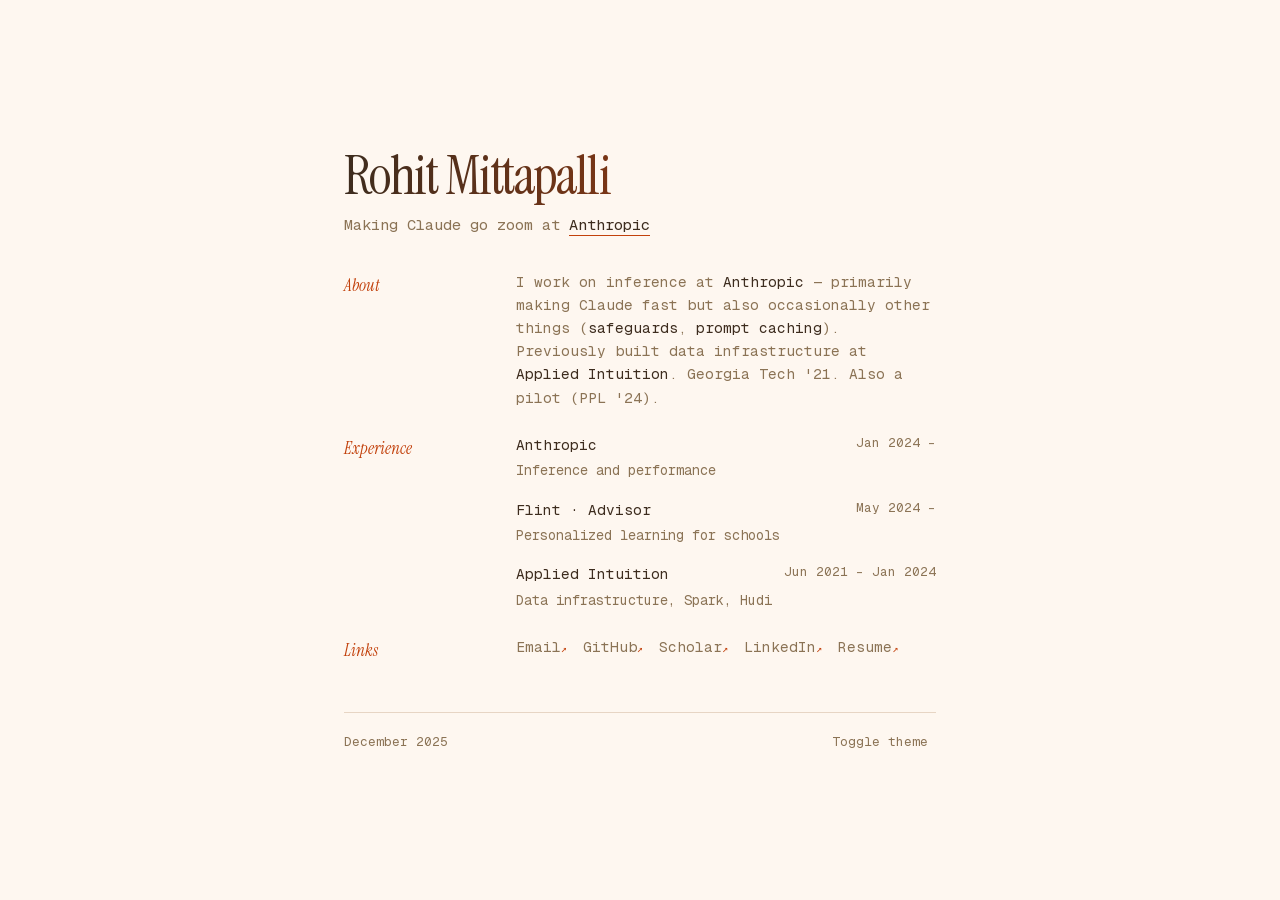
==== index.html @ 2052dae8 "self-host fonts, drop google fonts dependency" ====
<!DOCTYPE html>
<html lang="en">
<head>
    <meta charset="UTF-8">
    <meta name="viewport" content="width=device-width, initial-scale=1.0">
    <title>Rohit Mittapalli</title>
    <meta name="description" content="Rohit Mittapalli — working on scalable inference at Anthropic, making Claude fast. Previously data infrastructure at Applied Intuition. Georgia Tech '21.">
    <meta name="author" content="Rohit Mittapalli">
    <meta name="theme-color" content="#fef7f0" media="(prefers-color-scheme: light)">
    <meta name="theme-color" content="#1a1410" media="(prefers-color-scheme: dark)">
    <link rel="icon" href="favicon.ico">
    <link rel="canonical" href="https://rohitmittapalli.com/">

    <meta property="og:type" content="website">
    <meta property="og:title" content="Rohit Mittapalli">
    <meta property="og:description" content="Working on scalable inference at Anthropic, making Claude fast.">
    <meta property="og:url" content="https://rohitmittapalli.com/">
    <meta property="og:image" content="https://rohitmittapalli.com/rohit.jpeg">
    <meta name="twitter:card" content="summary">
    <meta name="twitter:title" content="Rohit Mittapalli">
    <meta name="twitter:description" content="Working on scalable inference at Anthropic, making Claude fast.">
    <meta name="twitter:image" content="https://rohitmittapalli.com/rohit.jpeg">

    <link rel="preload" href="fonts/geist-mono-latin.woff2" as="font" type="font/woff2" crossorigin>
    <link rel="preload" href="fonts/instrument-serif-latin.woff2" as="font" type="font/woff2" crossorigin>
    <script type="application/ld+json">
    {
        "@context": "https://schema.org",
        "@type": "Person",
        "name": "Rohit Mittapalli",
        "url": "https://rohitmittapalli.com/",
        "image": "https://rohitmittapalli.com/rohit.jpeg",
        "jobTitle": "Inference & Performance",
        "worksFor": { "@type": "Organization", "name": "Anthropic", "url": "https://www.anthropic.com" },
        "alumniOf": { "@type": "CollegeOrUniversity", "name": "Georgia Institute of Technology" },
        "sameAs": [
            "https://github.com/rohitmittapalli",
            "https://www.linkedin.com/in/rohitmittapalli",
            "https://scholar.google.com/citations?hl=en&user=zw9i5GwAAAAJ"
        ]
    }
    </script>
    <style>
        @font-face {
            font-family: 'Geist Mono';
            font-style: normal;
            font-weight: 400;
            font-display: swap;
            src: url('fonts/geist-mono-latin.woff2') format('woff2');
        }
        @font-face {
            font-family: 'Instrument Serif';
            font-style: normal;
            font-weight: 400;
            font-display: swap;
            src: url('fonts/instrument-serif-latin.woff2') format('woff2');
        }
        @font-face {
            font-family: 'Instrument Serif';
            font-style: italic;
            font-weight: 400;
            font-display: swap;
            src: url('fonts/instrument-serif-italic-latin.woff2') format('woff2');
        }

        :root {
            --bg: #fef7f0;
            --bg-subtle: #fdf2e9;
            --text: #3d2c1e;
            --text-secondary: #8b7355;
            --accent: #c2410c;
            --accent-soft: #ea580c;
            --border: #e7d5c4;
            --hover: #9a3412;
        }

        @media (prefers-color-scheme: dark) {
            :root {
                --bg: #1a1410;
                --bg-subtle: #221a13;
                --text: #f0e6da;
                --text-secondary: #a8927c;
                --accent: #f97316;
                --accent-soft: #fb923c;
                --border: #3a2c20;
                --hover: #fdba74;
            }
        }

        :root[data-theme="light"] {
            --bg: #fef7f0;
            --bg-subtle: #fdf2e9;
            --text: #3d2c1e;
            --text-secondary: #8b7355;
            --accent: #c2410c;
            --accent-soft: #ea580c;
            --border: #e7d5c4;
            --hover: #9a3412;
        }

        :root[data-theme="dark"] {
            --bg: #1a1410;
            --bg-subtle: #221a13;
            --text: #f0e6da;
            --text-secondary: #a8927c;
            --accent: #f97316;
            --accent-soft: #fb923c;
            --border: #3a2c20;
            --hover: #fdba74;
        }

        * {
            margin: 0;
            padding: 0;
            box-sizing: border-box;
        }

        html {
            font-size: 17px;
            scroll-behavior: smooth;
        }

        body {
            font-family: 'Geist Mono', ui-monospace, monospace;
            background: var(--bg);
            color: var(--text);
            line-height: 1.6;
            min-height: 100vh;
            transition: background 0.4s ease, color 0.4s ease;
        }

        .wrapper {
            display: grid;
            grid-template-columns: 1fr min(640px, 100%) 1fr;
            min-height: 100vh;
        }

        .wrapper > * {
            grid-column: 2;
        }

        main {
            padding: 0 24px;
            display: grid;
            grid-template-columns: 140px 1fr;
            gap: 24px 32px;
            align-content: center;
            min-height: 100vh;
        }

        @media (max-width: 640px) {
            main {
                grid-template-columns: 1fr;
                padding: 48px 20px;
                gap: 32px;
            }
            html {
                font-size: 15px;
            }
        }

        /* Header spans full width */
        header {
            grid-column: 1 / -1;
            margin-bottom: 8px;
            opacity: 0;
            animation: fadeUp 0.8s ease forwards;
        }

        h1 {
            font-family: 'Instrument Serif', Georgia, serif;
            font-size: 3.2rem;
            font-weight: 400;
            letter-spacing: -0.03em;
            line-height: 1.1;
            margin-bottom: 8px;
            background: linear-gradient(90deg, var(--text), var(--accent), var(--accent-soft), var(--text));
            background-size: 300% 100%;
            -webkit-background-clip: text;
            -webkit-text-fill-color: transparent;
            background-clip: text;
            animation: gradientShift 8s ease infinite;
        }

        @keyframes gradientShift {
            0%, 100% { background-position: 0% 50%; }
            50% { background-position: 100% 50%; }
        }

        /* Fallback: if background-clip:text is unsupported, keep the name visible */
        @supports not ((-webkit-background-clip: text) or (background-clip: text)) {
            h1 {
                background: none;
                -webkit-text-fill-color: currentColor;
                color: var(--accent);
            }
        }

        .tagline {
            font-size: 0.9rem;
            color: var(--text-secondary);
        }

        .tagline a {
            color: var(--text);
            text-decoration: none;
            border-bottom: 1px solid var(--accent);
        }

        /* Row layout */
        .row {
            display: contents;
        }

        .row-label {
            font-family: 'Instrument Serif', Georgia, serif;
            font-size: 1rem;
            font-style: italic;
            color: var(--accent);
            padding-top: 2px;
            opacity: 0;
            animation: fadeUp 0.8s ease forwards;
        }

        .row:nth-child(2) .row-label,
        .row:nth-child(2) .row-content { animation-delay: 0.1s; }
        .row:nth-child(3) .row-label,
        .row:nth-child(3) .row-content { animation-delay: 0.15s; }
        .row:nth-child(4) .row-label,
        .row:nth-child(4) .row-content { animation-delay: 0.2s; }

        .row-content {
            font-size: 0.85rem;
            color: var(--text-secondary);
            opacity: 0;
            animation: fadeUp 0.8s ease forwards;
        }

        .row-content a {
            color: var(--text);
            text-decoration: none;
            background: linear-gradient(var(--accent), var(--accent)) no-repeat right bottom / 0 1px;
            transition: background-size 0.3s ease;
            padding-bottom: 1px;
        }

        .row-content a:hover {
            background-size: 100% 1px;
            background-position: left bottom;
        }

        @media (max-width: 640px) {
            .row {
                display: block;
            }
            .row-label {
                margin-bottom: 8px;
            }
        }

        /* Experience */
        .experience {
            display: flex;
            flex-direction: column;
            gap: 16px;
        }

        .role {
            display: grid;
            grid-template-columns: 1fr auto;
            gap: 4px 16px;
        }

        .role-company {
            font-size: 0.85rem;
            color: var(--text);
        }

        .role-company a {
            color: var(--text);
            text-decoration: none;
            background: linear-gradient(var(--accent), var(--accent)) no-repeat right bottom / 0 1px;
            transition: background-size 0.3s ease;
            padding-bottom: 1px;
        }

        .role-company a:hover {
            background-size: 100% 1px;
            background-position: left bottom;
        }

        .role-date {
            font-size: 0.75rem;
            color: var(--text-secondary);
            text-align: right;
        }

        .role-desc {
            grid-column: 1 / -1;
            font-size: 0.8rem;
            color: var(--text-secondary);
        }

        /* Links */
        .links {
            display: flex;
            flex-wrap: wrap;
            gap: 6px 16px;
        }

        .links a {
            font-size: 0.85rem;
            color: var(--text-secondary);
            text-decoration: none;
            transition: color 0.2s ease;
            cursor: pointer;
        }

        .links a:hover {
            color: var(--text);
        }

        .links a::after {
            content: ' ↗';
            color: var(--accent);
            font-size: 0.7em;
            transition: transform 0.3s cubic-bezier(0.34, 1.56, 0.64, 1);
            display: inline-block;
        }

        .links a:hover::after {
            transform: translate(2px, -2px);
        }

        /* Footer */
        footer {
            grid-column: 1 / -1;
            margin-top: 24px;
            padding-top: 16px;
            border-top: 1px solid var(--border);
            display: flex;
            justify-content: space-between;
            align-items: center;
            font-size: 0.75rem;
            color: var(--text-secondary);
            opacity: 0;
            animation: fadeUp 0.8s ease 0.3s forwards;
        }

        .theme-toggle {
            color: var(--text-secondary);
            cursor: pointer;
            background: none;
            border: none;
            font-family: inherit;
            font-size: inherit;
            padding: 4px 8px;
            border-radius: 4px;
            transition: color 0.2s ease;
        }

        .theme-toggle:hover {
            color: var(--text);
        }

        /* Toast */
        .toast {
            position: fixed;
            bottom: 24px;
            left: 50%;
            transform: translateX(-50%) translateY(16px);
            background: var(--text);
            color: var(--bg);
            padding: 10px 16px;
            border-radius: 6px;
            font-size: 0.75rem;
            opacity: 0;
            pointer-events: none;
            transition: all 0.3s ease;
            z-index: 100;
        }

        .toast.show {
            opacity: 1;
            transform: translateX(-50%) translateY(0);
        }

        @keyframes fadeUp {
            from {
                opacity: 0;
                transform: translateY(12px);
            }
            to {
                opacity: 1;
                transform: translateY(0);
            }
        }

        ::selection {
            background: var(--accent);
            color: var(--bg);
        }

        a:focus-visible,
        .theme-toggle:focus-visible,
        .links a:focus-visible {
            outline: 2px solid var(--accent);
            outline-offset: 3px;
            border-radius: 2px;
            color: var(--text);
        }

        @media (prefers-reduced-motion: reduce) {
            *,
            *::before,
            *::after {
                animation-duration: 0.01ms !important;
                animation-iteration-count: 1 !important;
                transition-duration: 0.01ms !important;
                scroll-behavior: auto !important;
            }
            header,
            .row-label,
            .row-content,
            footer {
                opacity: 1 !important;
            }
        }
    </style>
</head>
<body>
    <div class="wrapper">
        <main>
            <header>
                <h1>Rohit Mittapalli</h1>
                <p class="tagline">Making Claude go zoom at <a href="https://www.anthropic.com" target="_blank">Anthropic</a></p>
            </header>

            <div class="row">
                <div class="row-label">About</div>
                <div class="row-content">
                    <p>I work on inference at <a href="https://www.anthropic.com" target="_blank">Anthropic</a> — primarily making Claude fast but also occasionally other things (<a href="https://www-cdn.anthropic.com/dc4cb293c77da3ca5e3398bdeef75ee17b42b73f.pdf" target="_blank">safeguards</a>, <a href="https://www.anthropic.com/news/prompt-caching" target="_blank">prompt caching</a>). Previously built data infrastructure at <a href="https://www.appliedintuition.com" target="_blank">Applied Intuition</a>. Georgia Tech '21. Also a pilot (PPL '24).</p>
                </div>
            </div>

            <div class="row">
                <div class="row-label">Experience</div>
                <div class="row-content">
                    <div class="experience">
                        <div class="role">
                            <span class="role-company"><a href="https://www.anthropic.com" target="_blank">Anthropic</a></span>
                            <span class="role-date">Jan 2024 –</span>
                            <span class="role-desc">Inference and performance</span>
                        </div>
                        <div class="role">
                            <span class="role-company"><a href="https://flintk12.com" target="_blank">Flint</a> · Advisor</span>
                            <span class="role-date">May 2024 –</span>
                            <span class="role-desc">Personalized learning for schools</span>
                        </div>
                        <div class="role">
                            <span class="role-company"><a href="https://www.appliedintuition.com" target="_blank">Applied Intuition</a></span>
                            <span class="role-date">Jun 2021 – Jan 2024</span>
                            <span class="role-desc">Data infrastructure, Spark, Hudi</span>
                        </div>
                    </div>
                </div>
            </div>

            <div class="row">
                <div class="row-label">Links</div>
                <div class="row-content">
                    <div class="links">
                        <a data-clipboard="rohit.mittapalli@gmail.com" role="button" tabindex="0" aria-label="Copy email address to clipboard">Email</a>
                        <a href="https://github.com/rohitmittapalli" target="_blank">GitHub</a>
                        <a href="https://scholar.google.com/citations?hl=en&user=zw9i5GwAAAAJ" target="_blank">Scholar</a>
                        <a href="https://www.linkedin.com/in/rohitmittapalli" target="_blank">LinkedIn</a>
                        <a href="resume.pdf" target="_blank">Resume</a>
                    </div>
                </div>
            </div>

            <footer>
                <span>December 2025</span>
                <button class="theme-toggle" aria-label="Toggle color theme">Toggle theme</button>
            </footer>
        </main>
    </div>

    <div class="toast" id="toast"></div>

    <script>
        const toggle = document.querySelector('.theme-toggle');
        const root = document.documentElement;

        const systemPrefersDark = () =>
            window.matchMedia?.('(prefers-color-scheme: dark)').matches;

        const themeColor = document.querySelector('meta[name="theme-color"]:not([media])')
            || (() => {
                const m = document.createElement('meta');
                m.setAttribute('name', 'theme-color');
                document.head.appendChild(m);
                return m;
            })();

        const setTheme = (dark) => {
            root.setAttribute('data-theme', dark ? 'dark' : 'light');
            localStorage.setItem('theme', dark ? 'dark' : 'light');
            themeColor.setAttribute('content', dark ? '#1a1410' : '#fef7f0');
        };

        const stored = localStorage.getItem('theme');
        if (stored) {
            setTheme(stored === 'dark');
        } else {
            setTheme(false);
        }

        toggle.addEventListener('click', () => {
            const isDark = root.getAttribute('data-theme') === 'dark';
            setTheme(!isDark);
        });

        const toast = document.getElementById('toast');
        let toastTimer;

        const showToast = (message) => {
            toast.textContent = message;
            toast.classList.add('show');
            clearTimeout(toastTimer);
            toastTimer = setTimeout(() => toast.classList.remove('show'), 2000);
        };

        const copyClipboard = async (el) => {
            const text = el.dataset.clipboard;
            try {
                await navigator.clipboard.writeText(text);
                showToast(`Copied ${text}`);
            } catch {
                showToast(text);
            }
        };

        document.querySelectorAll('[data-clipboard]').forEach(el => {
            el.addEventListener('click', (e) => {
                e.preventDefault();
                copyClipboard(el);
            });
            el.addEventListener('keydown', (e) => {
                if (e.key === 'Enter' || e.key === ' ') {
                    e.preventDefault();
                    copyClipboard(el);
                }
            });
        });

        // Konami code — as promised in the terminal easter egg
        const konami = ['ArrowUp', 'ArrowUp', 'ArrowDown', 'ArrowDown', 'ArrowLeft', 'ArrowRight', 'ArrowLeft', 'ArrowRight', 'b', 'a'];
        let konamiIndex = 0;

        document.addEventListener('keydown', (e) => {
            const key = e.key.length === 1 ? e.key.toLowerCase() : e.key;
            if (key === konami[konamiIndex]) {
                konamiIndex++;
                if (konamiIndex === konami.length) {
                    konamiIndex = 0;
                    document.querySelector('h1').textContent = 'Rohit "go zoom" Mittapalli';
                    showToast('🎉 zoooom');
                }
            } else {
                konamiIndex = key === konami[0] ? 1 : 0;
            }
        });
    </script>
</body>
</html>
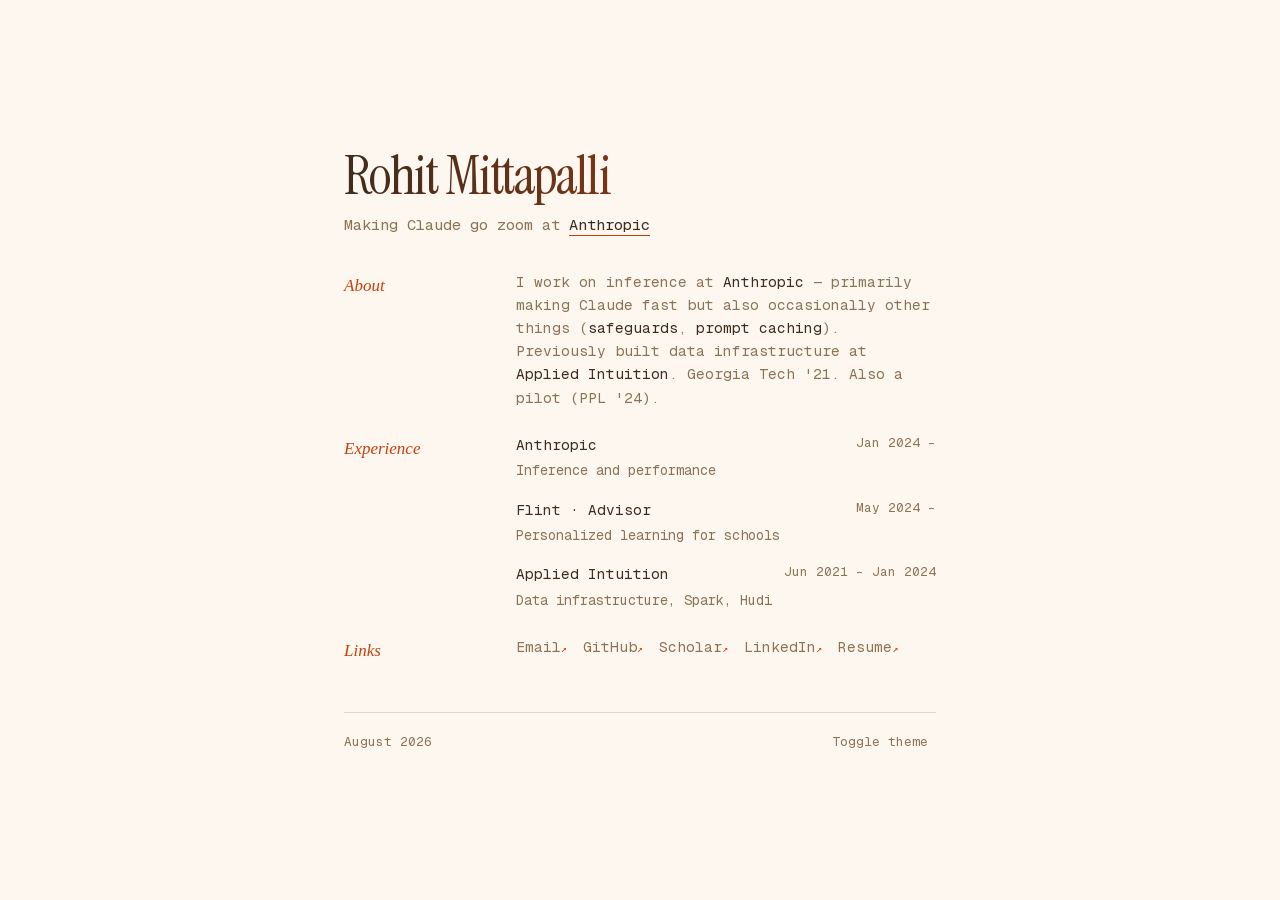
==== commit 0451c861: "fix font flash on load with font-display optional, update date to August 2026" ====
--- a/index.html
+++ b/index.html
@@ -52,14 +52,14 @@
             font-family: 'Instrument Serif';
             font-style: normal;
             font-weight: 400;
-            font-display: swap;
+            font-display: optional;
             src: url('fonts/instrument-serif-latin.woff2') format('woff2');
         }
         @font-face {
             font-family: 'Instrument Serif';
             font-style: italic;
             font-weight: 400;
-            font-display: swap;
+            font-display: optional;
             src: url('fonts/instrument-serif-italic-latin.woff2') format('woff2');
         }
 
@@ -480,7 +480,7 @@
             </div>
 
             <footer>
-                <span>December 2025</span>
+                <span>August 2026</span>
                 <button class="theme-toggle" aria-label="Toggle color theme">Toggle theme</button>
             </footer>
         </main>
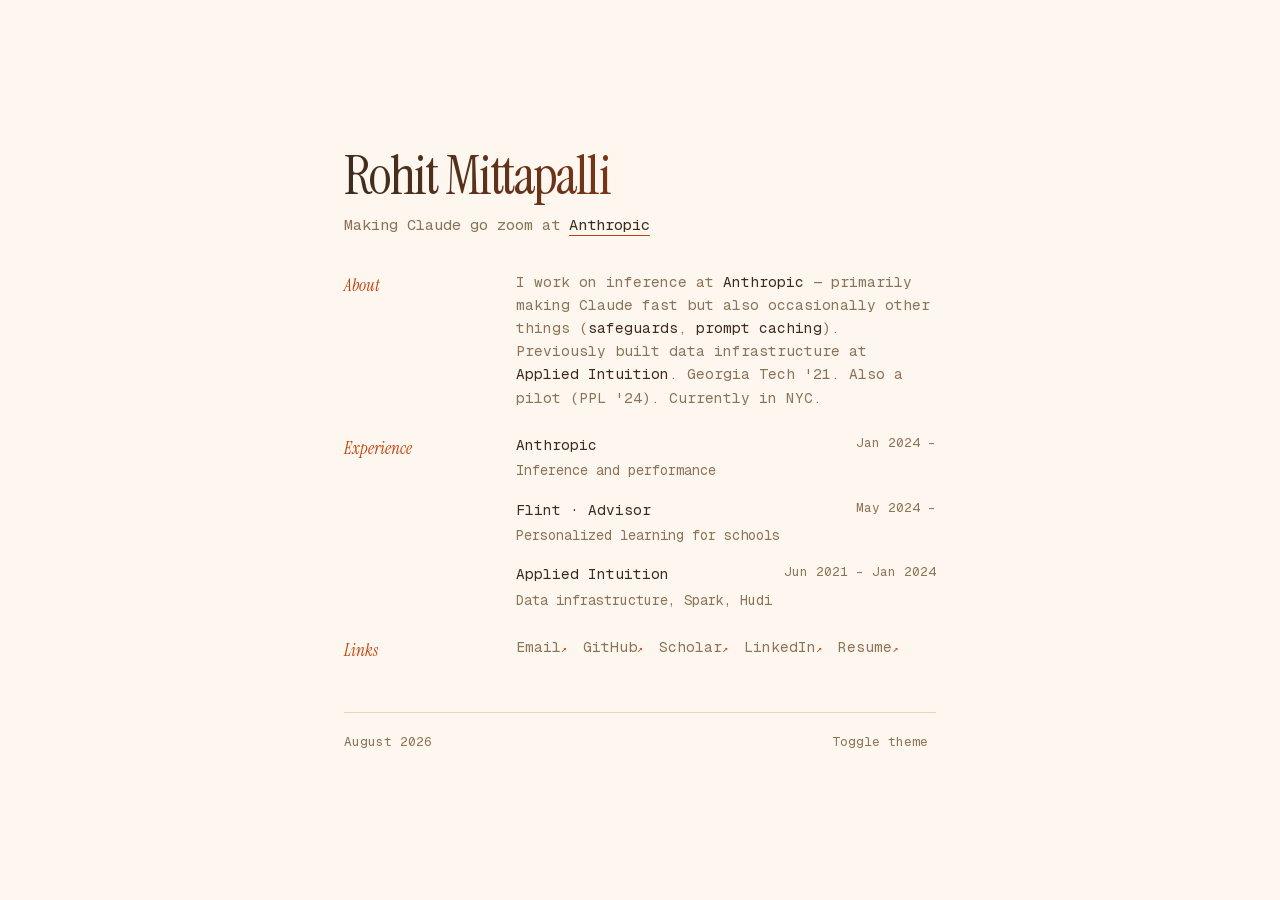
==== commit e0309ef6: "guarantee narrow serif with font-display block, add NYC location" ====
--- a/index.html
+++ b/index.html
@@ -52,14 +52,14 @@
             font-family: 'Instrument Serif';
             font-style: normal;
             font-weight: 400;
-            font-display: optional;
+            font-display: block;
             src: url('fonts/instrument-serif-latin.woff2') format('woff2');
         }
         @font-face {
             font-family: 'Instrument Serif';
             font-style: italic;
             font-weight: 400;
-            font-display: optional;
+            font-display: block;
             src: url('fonts/instrument-serif-italic-latin.woff2') format('woff2');
         }
 
@@ -439,7 +439,7 @@
             <div class="row">
                 <div class="row-label">About</div>
                 <div class="row-content">
-                    <p>I work on inference at <a href="https://www.anthropic.com" target="_blank">Anthropic</a> — primarily making Claude fast but also occasionally other things (<a href="https://www-cdn.anthropic.com/dc4cb293c77da3ca5e3398bdeef75ee17b42b73f.pdf" target="_blank">safeguards</a>, <a href="https://www.anthropic.com/news/prompt-caching" target="_blank">prompt caching</a>). Previously built data infrastructure at <a href="https://www.appliedintuition.com" target="_blank">Applied Intuition</a>. Georgia Tech '21. Also a pilot (PPL '24).</p>
+                    <p>I work on inference at <a href="https://www.anthropic.com" target="_blank">Anthropic</a> — primarily making Claude fast but also occasionally other things (<a href="https://www-cdn.anthropic.com/dc4cb293c77da3ca5e3398bdeef75ee17b42b73f.pdf" target="_blank">safeguards</a>, <a href="https://www.anthropic.com/news/prompt-caching" target="_blank">prompt caching</a>). Previously built data infrastructure at <a href="https://www.appliedintuition.com" target="_blank">Applied Intuition</a>. Georgia Tech '21. Also a pilot (PPL '24). Currently in NYC.</p>
                 </div>
             </div>
 
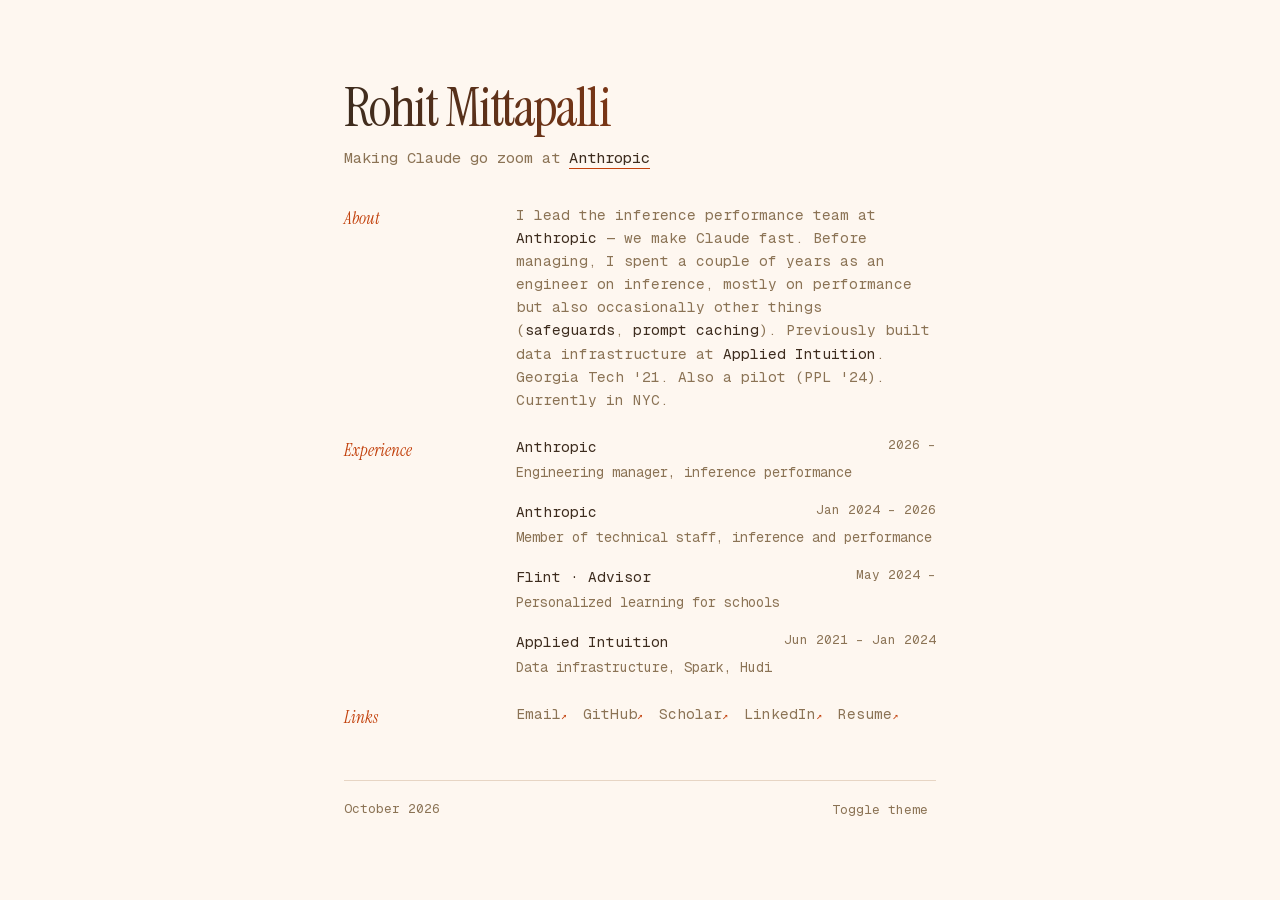
==== commit db6ce1c0: "update role to engineering manager, inference performance Co-Authored-By: Claude Opus 5.5 <noreply@a" ====
--- a/index.html
+++ b/index.html
@@ -4,7 +4,7 @@
     <meta charset="UTF-8">
     <meta name="viewport" content="width=device-width, initial-scale=1.0">
     <title>Rohit Mittapalli</title>
-    <meta name="description" content="Rohit Mittapalli — working on scalable inference at Anthropic, making Claude fast. Previously data infrastructure at Applied Intuition. Georgia Tech '21.">
+    <meta name="description" content="Rohit Mittapalli — engineering manager for inference performance at Anthropic, making Claude fast. Previously data infrastructure at Applied Intuition. Georgia Tech '21.">
     <meta name="author" content="Rohit Mittapalli">
     <meta name="theme-color" content="#fef7f0" media="(prefers-color-scheme: light)">
     <meta name="theme-color" content="#1a1410" media="(prefers-color-scheme: dark)">
@@ -13,12 +13,12 @@
 
     <meta property="og:type" content="website">
     <meta property="og:title" content="Rohit Mittapalli">
-    <meta property="og:description" content="Working on scalable inference at Anthropic, making Claude fast.">
+    <meta property="og:description" content="Engineering manager for inference performance at Anthropic, making Claude fast.">
     <meta property="og:url" content="https://rohitmittapalli.com/">
     <meta property="og:image" content="https://rohitmittapalli.com/rohit.jpeg">
     <meta name="twitter:card" content="summary">
     <meta name="twitter:title" content="Rohit Mittapalli">
-    <meta name="twitter:description" content="Working on scalable inference at Anthropic, making Claude fast.">
+    <meta name="twitter:description" content="Engineering manager for inference performance at Anthropic, making Claude fast.">
     <meta name="twitter:image" content="https://rohitmittapalli.com/rohit.jpeg">
 
     <link rel="preload" href="fonts/geist-mono-latin.woff2" as="font" type="font/woff2" crossorigin>
@@ -30,7 +30,7 @@
         "name": "Rohit Mittapalli",
         "url": "https://rohitmittapalli.com/",
         "image": "https://rohitmittapalli.com/rohit.jpeg",
-        "jobTitle": "Inference & Performance",
+        "jobTitle": "Engineering Manager, Inference Performance",
         "worksFor": { "@type": "Organization", "name": "Anthropic", "url": "https://www.anthropic.com" },
         "alumniOf": { "@type": "CollegeOrUniversity", "name": "Georgia Institute of Technology" },
         "sameAs": [
@@ -439,7 +439,7 @@
             <div class="row">
                 <div class="row-label">About</div>
                 <div class="row-content">
-                    <p>I work on inference at <a href="https://www.anthropic.com" target="_blank">Anthropic</a> — primarily making Claude fast but also occasionally other things (<a href="https://www-cdn.anthropic.com/dc4cb293c77da3ca5e3398bdeef75ee17b42b73f.pdf" target="_blank">safeguards</a>, <a href="https://www.anthropic.com/news/prompt-caching" target="_blank">prompt caching</a>). Previously built data infrastructure at <a href="https://www.appliedintuition.com" target="_blank">Applied Intuition</a>. Georgia Tech '21. Also a pilot (PPL '24). Currently in NYC.</p>
+                    <p>I lead the inference performance team at <a href="https://www.anthropic.com" target="_blank">Anthropic</a> — we make Claude fast. Before managing, I spent a couple of years as an engineer on inference, mostly on performance but also occasionally other things (<a href="https://www-cdn.anthropic.com/dc4cb293c77da3ca5e3398bdeef75ee17b42b73f.pdf" target="_blank">safeguards</a>, <a href="https://www.anthropic.com/news/prompt-caching" target="_blank">prompt caching</a>). Previously built data infrastructure at <a href="https://www.appliedintuition.com" target="_blank">Applied Intuition</a>. Georgia Tech '21. Also a pilot (PPL '24). Currently in NYC.</p>
                 </div>
             </div>
 
@@ -449,8 +449,13 @@
                     <div class="experience">
                         <div class="role">
                             <span class="role-company"><a href="https://www.anthropic.com" target="_blank">Anthropic</a></span>
-                            <span class="role-date">Jan 2024 –</span>
-                            <span class="role-desc">Inference and performance</span>
+                            <span class="role-date">2026 –</span>
+                            <span class="role-desc">Engineering manager, inference performance</span>
+                        </div>
+                        <div class="role">
+                            <span class="role-company"><a href="https://www.anthropic.com" target="_blank">Anthropic</a></span>
+                            <span class="role-date">Jan 2024 – 2026</span>
+                            <span class="role-desc">Member of technical staff, inference and performance</span>
                         </div>
                         <div class="role">
                             <span class="role-company"><a href="https://flintk12.com" target="_blank">Flint</a> · Advisor</span>
@@ -480,7 +485,7 @@
             </div>
 
             <footer>
-                <span>August 2026</span>
+                <span>October 2026</span>
                 <button class="theme-toggle" aria-label="Toggle color theme">Toggle theme</button>
             </footer>
         </main>
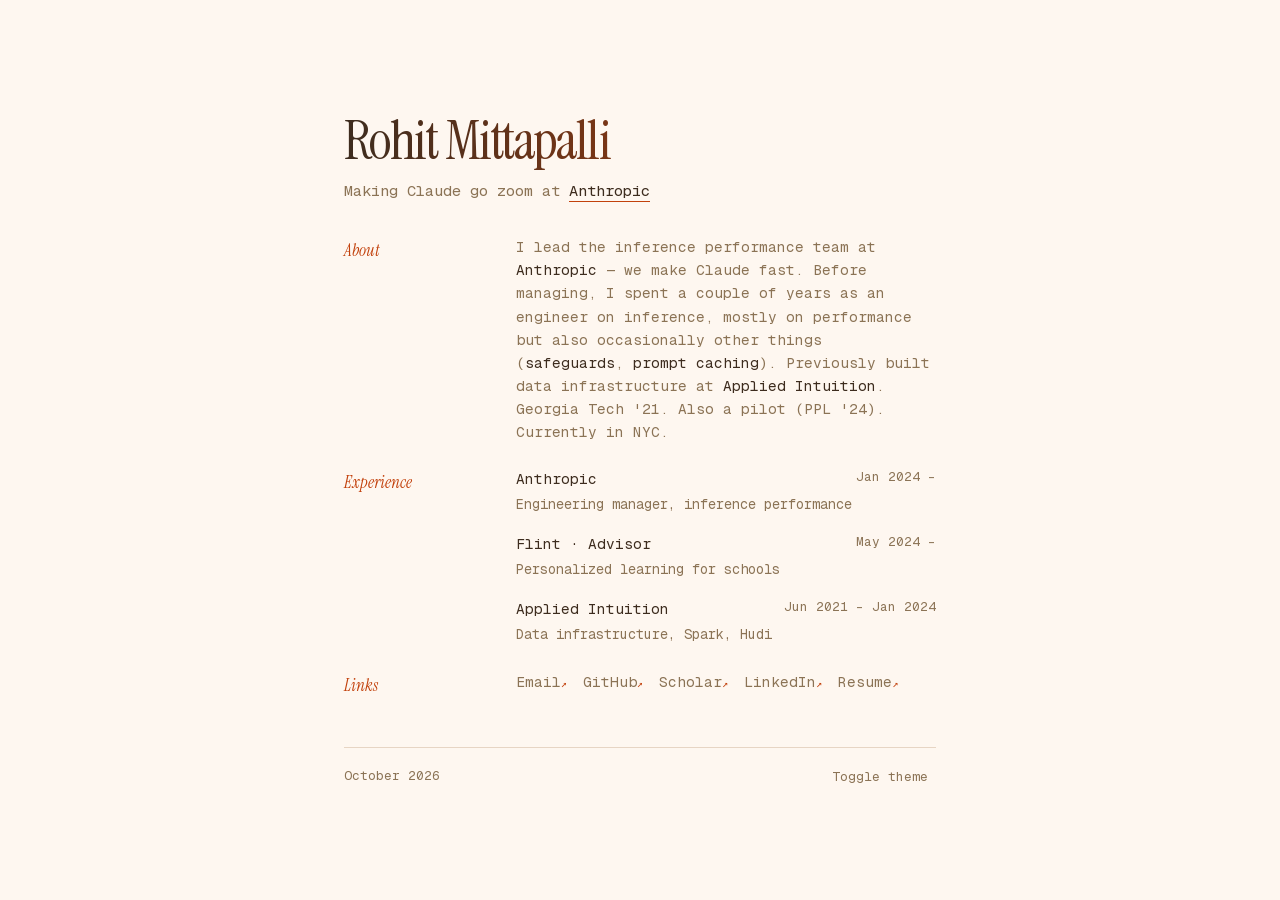
==== commit d00fdeae: "collapse Anthropic into a single experience entry Co-Authored-By: Claude Opus 5.5 <noreply@anthropic" ====
--- a/index.html
+++ b/index.html
@@ -449,13 +449,8 @@
                     <div class="experience">
                         <div class="role">
                             <span class="role-company"><a href="https://www.anthropic.com" target="_blank">Anthropic</a></span>
-                            <span class="role-date">2026 –</span>
+                            <span class="role-date">Jan 2024 –</span>
                             <span class="role-desc">Engineering manager, inference performance</span>
-                        </div>
-                        <div class="role">
-                            <span class="role-company"><a href="https://www.anthropic.com" target="_blank">Anthropic</a></span>
-                            <span class="role-date">Jan 2024 – 2026</span>
-                            <span class="role-desc">Member of technical staff, inference and performance</span>
                         </div>
                         <div class="role">
                             <span class="role-company"><a href="https://flintk12.com" target="_blank">Flint</a> · Advisor</span>
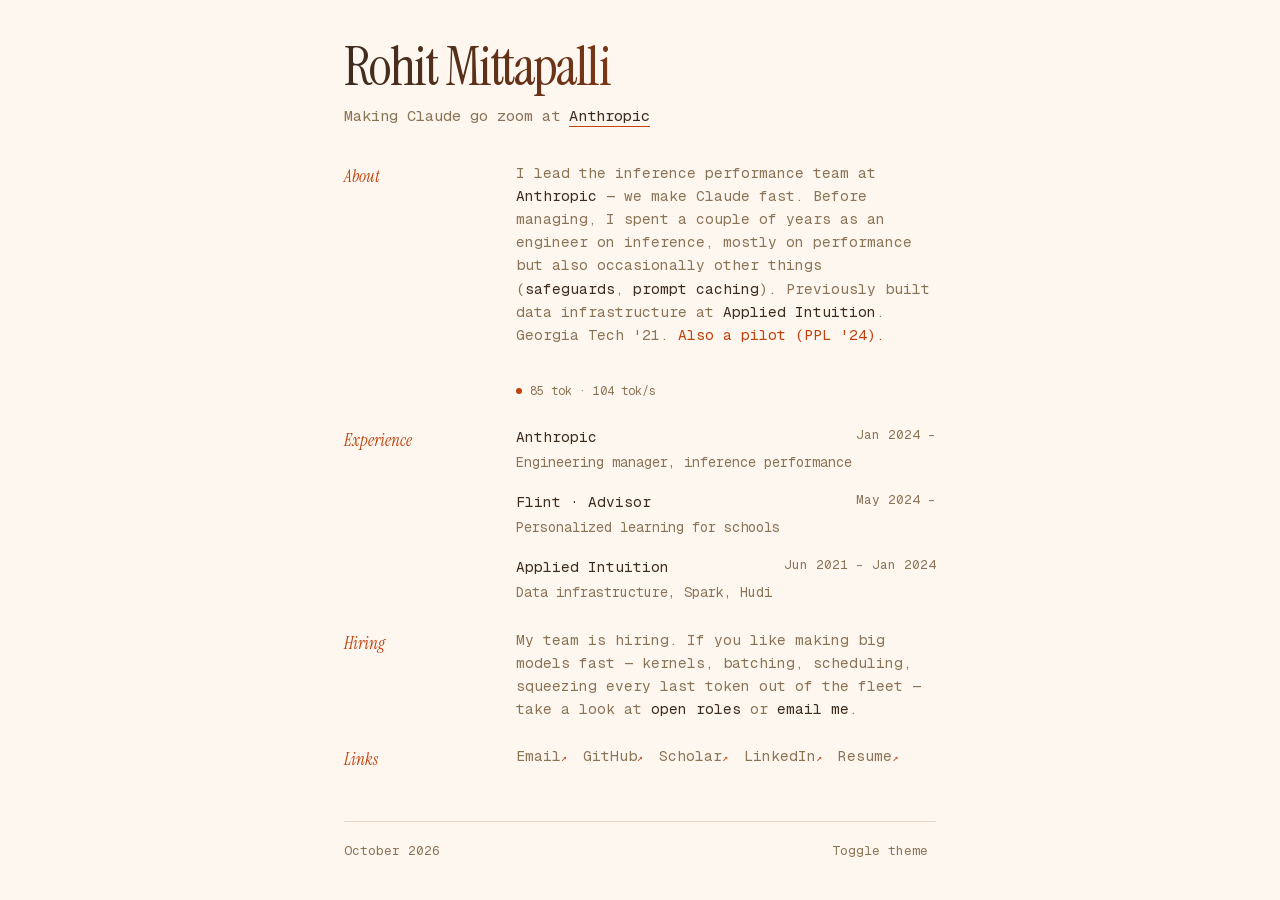
==== commit 94009f30: "stream bio token-by-token with live tok/s meter, add hiring row, polish - About text decodes in like" ====
--- a/index.html
+++ b/index.html
@@ -23,6 +23,13 @@
 
     <link rel="preload" href="fonts/geist-mono-latin.woff2" as="font" type="font/woff2" crossorigin>
     <link rel="preload" href="fonts/instrument-serif-latin.woff2" as="font" type="font/woff2" crossorigin>
+    <script>
+        // Apply a saved theme before first paint so there's no flash
+        try {
+            const t = localStorage.getItem('theme');
+            if (t === 'dark' || t === 'light') document.documentElement.setAttribute('data-theme', t);
+        } catch {}
+    </script>
     <script type="application/ld+json">
     {
         "@context": "https://schema.org",
@@ -228,6 +235,8 @@
         .row:nth-child(3) .row-content { animation-delay: 0.15s; }
         .row:nth-child(4) .row-label,
         .row:nth-child(4) .row-content { animation-delay: 0.2s; }
+        .row:nth-child(5) .row-label,
+        .row:nth-child(5) .row-content { animation-delay: 0.25s; }
 
         .row-content {
             font-size: 0.85rem;
@@ -258,6 +267,62 @@
             }
         }
 
+        /* Streaming bio */
+        .tok {
+            opacity: 0;
+            transition: opacity 0.2s ease, color 0.4s ease;
+        }
+
+        .tok.on {
+            opacity: 1;
+        }
+
+        .tok.fresh {
+            color: var(--accent);
+            transition: none;
+        }
+
+        .meter {
+            display: inline-flex;
+            align-items: center;
+            gap: 8px;
+            margin-top: 12px;
+            padding: 2px 0;
+            background: none;
+            border: none;
+            font-family: inherit;
+            font-size: 0.7rem;
+            color: var(--text-secondary);
+            cursor: pointer;
+            font-variant-numeric: tabular-nums;
+            transition: color 0.2s ease;
+        }
+
+        .meter:hover {
+            color: var(--text);
+        }
+
+        .meter-dot {
+            width: 6px;
+            height: 6px;
+            border-radius: 50%;
+            background: var(--accent);
+        }
+
+        .meter.streaming .meter-dot {
+            animation: pulse 0.6s ease-in-out infinite alternate;
+        }
+
+        .meter:not(.streaming) .meter-text::after {
+            content: ' · replay ↻';
+            color: var(--accent);
+        }
+
+        @keyframes pulse {
+            from { opacity: 1; transform: scale(1); }
+            to { opacity: 0.3; transform: scale(0.7); }
+        }
+
         /* Experience */
         .experience {
             display: flex;
@@ -306,6 +371,10 @@
             display: flex;
             flex-wrap: wrap;
             gap: 6px 16px;
+        }
+
+        [data-clipboard] {
+            cursor: pointer;
         }
 
         .links a {
@@ -403,6 +472,7 @@
 
         a:focus-visible,
         .theme-toggle:focus-visible,
+        .meter:focus-visible,
         .links a:focus-visible {
             outline: 2px solid var(--accent);
             outline-offset: 3px;
@@ -433,13 +503,17 @@
         <main>
             <header>
                 <h1>Rohit Mittapalli</h1>
-                <p class="tagline">Making Claude go zoom at <a href="https://www.anthropic.com" target="_blank">Anthropic</a></p>
+                <p class="tagline">Making Claude go zoom at <a href="https://www.anthropic.com" target="_blank" rel="noopener">Anthropic</a></p>
             </header>
 
             <div class="row">
                 <div class="row-label">About</div>
                 <div class="row-content">
-                    <p>I lead the inference performance team at <a href="https://www.anthropic.com" target="_blank">Anthropic</a> — we make Claude fast. Before managing, I spent a couple of years as an engineer on inference, mostly on performance but also occasionally other things (<a href="https://www-cdn.anthropic.com/dc4cb293c77da3ca5e3398bdeef75ee17b42b73f.pdf" target="_blank">safeguards</a>, <a href="https://www.anthropic.com/news/prompt-caching" target="_blank">prompt caching</a>). Previously built data infrastructure at <a href="https://www.appliedintuition.com" target="_blank">Applied Intuition</a>. Georgia Tech '21. Also a pilot (PPL '24). Currently in NYC.</p>
+                    <p id="bio">I lead the inference performance team at <a href="https://www.anthropic.com" target="_blank" rel="noopener">Anthropic</a> — we make Claude fast. Before managing, I spent a couple of years as an engineer on inference, mostly on performance but also occasionally other things (<a href="https://www-cdn.anthropic.com/dc4cb293c77da3ca5e3398bdeef75ee17b42b73f.pdf" target="_blank" rel="noopener">safeguards</a>, <a href="https://www.anthropic.com/news/prompt-caching" target="_blank" rel="noopener">prompt caching</a>). Previously built data infrastructure at <a href="https://www.appliedintuition.com" target="_blank" rel="noopener">Applied Intuition</a>. Georgia Tech '21. Also a pilot (PPL '24). Currently in NYC.</p>
+                    <button class="meter" id="meter" type="button" aria-label="Replay bio generation" hidden>
+                        <span class="meter-dot" aria-hidden="true"></span>
+                        <span class="meter-text" id="meter-text"></span>
+                    </button>
                 </div>
             </div>
 
@@ -448,17 +522,17 @@
                 <div class="row-content">
                     <div class="experience">
                         <div class="role">
-                            <span class="role-company"><a href="https://www.anthropic.com" target="_blank">Anthropic</a></span>
+                            <span class="role-company"><a href="https://www.anthropic.com" target="_blank" rel="noopener">Anthropic</a></span>
                             <span class="role-date">Jan 2024 –</span>
                             <span class="role-desc">Engineering manager, inference performance</span>
                         </div>
                         <div class="role">
-                            <span class="role-company"><a href="https://flintk12.com" target="_blank">Flint</a> · Advisor</span>
+                            <span class="role-company"><a href="https://flintk12.com" target="_blank" rel="noopener">Flint</a> · Advisor</span>
                             <span class="role-date">May 2024 –</span>
                             <span class="role-desc">Personalized learning for schools</span>
                         </div>
                         <div class="role">
-                            <span class="role-company"><a href="https://www.appliedintuition.com" target="_blank">Applied Intuition</a></span>
+                            <span class="role-company"><a href="https://www.appliedintuition.com" target="_blank" rel="noopener">Applied Intuition</a></span>
                             <span class="role-date">Jun 2021 – Jan 2024</span>
                             <span class="role-desc">Data infrastructure, Spark, Hudi</span>
                         </div>
@@ -467,14 +541,21 @@
             </div>
 
             <div class="row">
+                <div class="row-label">Hiring</div>
+                <div class="row-content">
+                    <p>My team is hiring. If you like making big models fast — kernels, batching, scheduling, squeezing every last token out of the fleet — take a look at <a href="https://www.anthropic.com/careers" target="_blank" rel="noopener">open roles</a> or <a data-clipboard="rohit.mittapalli@gmail.com" role="button" tabindex="0" aria-label="Copy email address to clipboard">email me</a>.</p>
+                </div>
+            </div>
+
+            <div class="row">
                 <div class="row-label">Links</div>
                 <div class="row-content">
                     <div class="links">
                         <a data-clipboard="rohit.mittapalli@gmail.com" role="button" tabindex="0" aria-label="Copy email address to clipboard">Email</a>
-                        <a href="https://github.com/rohitmittapalli" target="_blank">GitHub</a>
-                        <a href="https://scholar.google.com/citations?hl=en&user=zw9i5GwAAAAJ" target="_blank">Scholar</a>
-                        <a href="https://www.linkedin.com/in/rohitmittapalli" target="_blank">LinkedIn</a>
-                        <a href="resume.pdf" target="_blank">Resume</a>
+                        <a href="https://github.com/rohitmittapalli" target="_blank" rel="noopener">GitHub</a>
+                        <a href="https://scholar.google.com/citations?hl=en&user=zw9i5GwAAAAJ" target="_blank" rel="noopener">Scholar</a>
+                        <a href="https://www.linkedin.com/in/rohitmittapalli" target="_blank" rel="noopener">LinkedIn</a>
+                        <a href="resume.pdf" target="_blank" rel="noopener">Resume</a>
                     </div>
                 </div>
             </div>
@@ -503,23 +584,25 @@
                 return m;
             })();
 
+        const isDark = () => {
+            const explicit = root.getAttribute('data-theme');
+            return explicit ? explicit === 'dark' : systemPrefersDark();
+        };
+
+        const syncThemeColor = () =>
+            themeColor.setAttribute('content', isDark() ? '#1a1410' : '#fef7f0');
+
         const setTheme = (dark) => {
             root.setAttribute('data-theme', dark ? 'dark' : 'light');
-            localStorage.setItem('theme', dark ? 'dark' : 'light');
-            themeColor.setAttribute('content', dark ? '#1a1410' : '#fef7f0');
+            try { localStorage.setItem('theme', dark ? 'dark' : 'light'); } catch {}
+            syncThemeColor();
         };
 
-        const stored = localStorage.getItem('theme');
-        if (stored) {
-            setTheme(stored === 'dark');
-        } else {
-            setTheme(false);
-        }
-
-        toggle.addEventListener('click', () => {
-            const isDark = root.getAttribute('data-theme') === 'dark';
-            setTheme(!isDark);
-        });
+        // No saved choice: follow the system setting
+        syncThemeColor();
+        window.matchMedia?.('(prefers-color-scheme: dark)').addEventListener?.('change', syncThemeColor);
+
+        toggle.addEventListener('click', () => setTheme(!isDark()));
 
         const toast = document.getElementById('toast');
         let toastTimer;
@@ -554,7 +637,78 @@
             });
         });
 
-        // Konami code — as promised in the terminal easter egg
+        // Stream the bio in token by token, like a model decoding it
+        const bio = document.getElementById('bio');
+        const meter = document.getElementById('meter');
+        const meterText = document.getElementById('meter-text');
+        const tokens = [];
+
+        // Rough BPE-ish split: leading space + up to 6 letters, short digit runs, or one symbol
+        const tokenize = (node) => {
+            for (const child of [...node.childNodes]) {
+                if (child.nodeType !== Node.TEXT_NODE) {
+                    tokenize(child);
+                    continue;
+                }
+                const parts = child.textContent.match(/\s*(?:[A-Za-z]{1,6}|\d{1,3}|[^\sA-Za-z\d])|\s+$/g) || [];
+                const frag = document.createDocumentFragment();
+                for (const part of parts) {
+                    const span = document.createElement('span');
+                    span.className = 'tok';
+                    span.textContent = part;
+                    frag.appendChild(span);
+                    tokens.push(span);
+                }
+                child.replaceWith(frag);
+            }
+        };
+
+        let run = 0;
+
+        const stream = (tps = 90 + Math.random() * 50) => {
+            const id = ++run;
+            const ttft = Math.round(25 + Math.random() * 35);
+            const start = performance.now();
+            let first = null;
+            let i = 0;
+
+            tokens.forEach(t => t.classList.remove('on', 'fresh'));
+            meter.hidden = false;
+            meter.classList.add('streaming');
+            meterText.textContent = 'prefill…';
+
+            const tick = (now) => {
+                if (id !== run) return;
+                if (now - start < ttft) return requestAnimationFrame(tick);
+                first ??= now;
+
+                const elapsed = (now - first) / 1000;
+                const target = Math.min(tokens.length, Math.floor(elapsed * tps) + 1);
+                while (i < target) {
+                    const t = tokens[i++];
+                    t.classList.add('on', 'fresh');
+                    setTimeout(() => t.classList.remove('fresh'), 60);
+                }
+
+                const rate = elapsed > 0.05 ? i / elapsed : tps;
+                if (i < tokens.length) {
+                    meterText.textContent = `${i} tok · ${Math.round(rate)} tok/s`;
+                    requestAnimationFrame(tick);
+                } else {
+                    meter.classList.remove('streaming');
+                    meterText.textContent = `${tokens.length} tok · ${Math.round(Math.min(rate, tps))} tok/s · TTFT ${ttft}ms`;
+                }
+            };
+            requestAnimationFrame(tick);
+        };
+
+        if (bio && !window.matchMedia?.('(prefers-reduced-motion: reduce)').matches) {
+            tokenize(bio);
+            setTimeout(() => stream(), 300);
+            meter.addEventListener('click', () => stream());
+        }
+
+        // Konami code — switches the bio to ludicrous speed
         const konami = ['ArrowUp', 'ArrowUp', 'ArrowDown', 'ArrowDown', 'ArrowLeft', 'ArrowRight', 'ArrowLeft', 'ArrowRight', 'b', 'a'];
         let konamiIndex = 0;
 
@@ -566,6 +720,7 @@
                     konamiIndex = 0;
                     document.querySelector('h1').textContent = 'Rohit "go zoom" Mittapalli';
                     showToast('🎉 zoooom');
+                    if (tokens.length) stream(2000);
                 }
             } else {
                 konamiIndex = key === konami[0] ? 1 : 0;
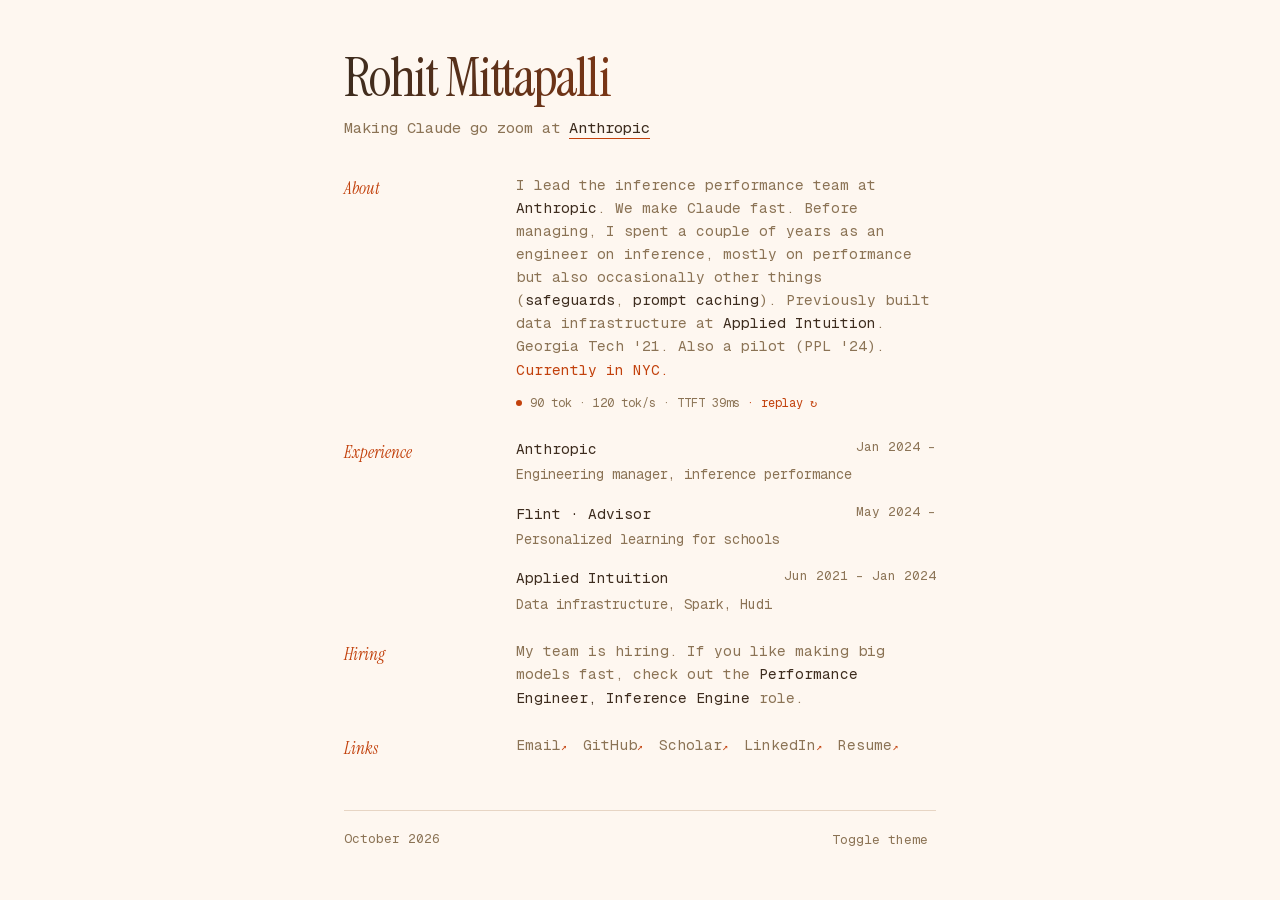
==== commit b528c7c2: "drop em dashes and konami code, link hiring row to inference engine role Co-Authored-By: Claude Opus" ====
--- a/index.html
+++ b/index.html
@@ -4,7 +4,7 @@
     <meta charset="UTF-8">
     <meta name="viewport" content="width=device-width, initial-scale=1.0">
     <title>Rohit Mittapalli</title>
-    <meta name="description" content="Rohit Mittapalli — engineering manager for inference performance at Anthropic, making Claude fast. Previously data infrastructure at Applied Intuition. Georgia Tech '21.">
+    <meta name="description" content="Rohit Mittapalli, engineering manager for inference performance at Anthropic, making Claude fast. Previously data infrastructure at Applied Intuition. Georgia Tech '21.">
     <meta name="author" content="Rohit Mittapalli">
     <meta name="theme-color" content="#fef7f0" media="(prefers-color-scheme: light)">
     <meta name="theme-color" content="#1a1410" media="(prefers-color-scheme: dark)">
@@ -509,7 +509,7 @@
             <div class="row">
                 <div class="row-label">About</div>
                 <div class="row-content">
-                    <p id="bio">I lead the inference performance team at <a href="https://www.anthropic.com" target="_blank" rel="noopener">Anthropic</a> — we make Claude fast. Before managing, I spent a couple of years as an engineer on inference, mostly on performance but also occasionally other things (<a href="https://www-cdn.anthropic.com/dc4cb293c77da3ca5e3398bdeef75ee17b42b73f.pdf" target="_blank" rel="noopener">safeguards</a>, <a href="https://www.anthropic.com/news/prompt-caching" target="_blank" rel="noopener">prompt caching</a>). Previously built data infrastructure at <a href="https://www.appliedintuition.com" target="_blank" rel="noopener">Applied Intuition</a>. Georgia Tech '21. Also a pilot (PPL '24). Currently in NYC.</p>
+                    <p id="bio">I lead the inference performance team at <a href="https://www.anthropic.com" target="_blank" rel="noopener">Anthropic</a>. We make Claude fast. Before managing, I spent a couple of years as an engineer on inference, mostly on performance but also occasionally other things (<a href="https://www-cdn.anthropic.com/dc4cb293c77da3ca5e3398bdeef75ee17b42b73f.pdf" target="_blank" rel="noopener">safeguards</a>, <a href="https://www.anthropic.com/news/prompt-caching" target="_blank" rel="noopener">prompt caching</a>). Previously built data infrastructure at <a href="https://www.appliedintuition.com" target="_blank" rel="noopener">Applied Intuition</a>. Georgia Tech '21. Also a pilot (PPL '24). Currently in NYC.</p>
                     <button class="meter" id="meter" type="button" aria-label="Replay bio generation" hidden>
                         <span class="meter-dot" aria-hidden="true"></span>
                         <span class="meter-text" id="meter-text"></span>
@@ -543,7 +543,7 @@
             <div class="row">
                 <div class="row-label">Hiring</div>
                 <div class="row-content">
-                    <p>My team is hiring. If you like making big models fast — kernels, batching, scheduling, squeezing every last token out of the fleet — take a look at <a href="https://www.anthropic.com/careers" target="_blank" rel="noopener">open roles</a> or <a data-clipboard="rohit.mittapalli@gmail.com" role="button" tabindex="0" aria-label="Copy email address to clipboard">email me</a>.</p>
+                    <p>My team is hiring. If you like making big models fast, check out the <a href="https://job-boards.greenhouse.io/anthropic/jobs/5418323008" target="_blank" rel="noopener">Performance Engineer, Inference Engine</a> role.</p>
                 </div>
             </div>
 
@@ -707,25 +707,6 @@
             setTimeout(() => stream(), 300);
             meter.addEventListener('click', () => stream());
         }
-
-        // Konami code — switches the bio to ludicrous speed
-        const konami = ['ArrowUp', 'ArrowUp', 'ArrowDown', 'ArrowDown', 'ArrowLeft', 'ArrowRight', 'ArrowLeft', 'ArrowRight', 'b', 'a'];
-        let konamiIndex = 0;
-
-        document.addEventListener('keydown', (e) => {
-            const key = e.key.length === 1 ? e.key.toLowerCase() : e.key;
-            if (key === konami[konamiIndex]) {
-                konamiIndex++;
-                if (konamiIndex === konami.length) {
-                    konamiIndex = 0;
-                    document.querySelector('h1').textContent = 'Rohit "go zoom" Mittapalli';
-                    showToast('🎉 zoooom');
-                    if (tokens.length) stream(2000);
-                }
-            } else {
-                konamiIndex = key === konami[0] ? 1 : 0;
-            }
-        });
     </script>
 </body>
 </html>
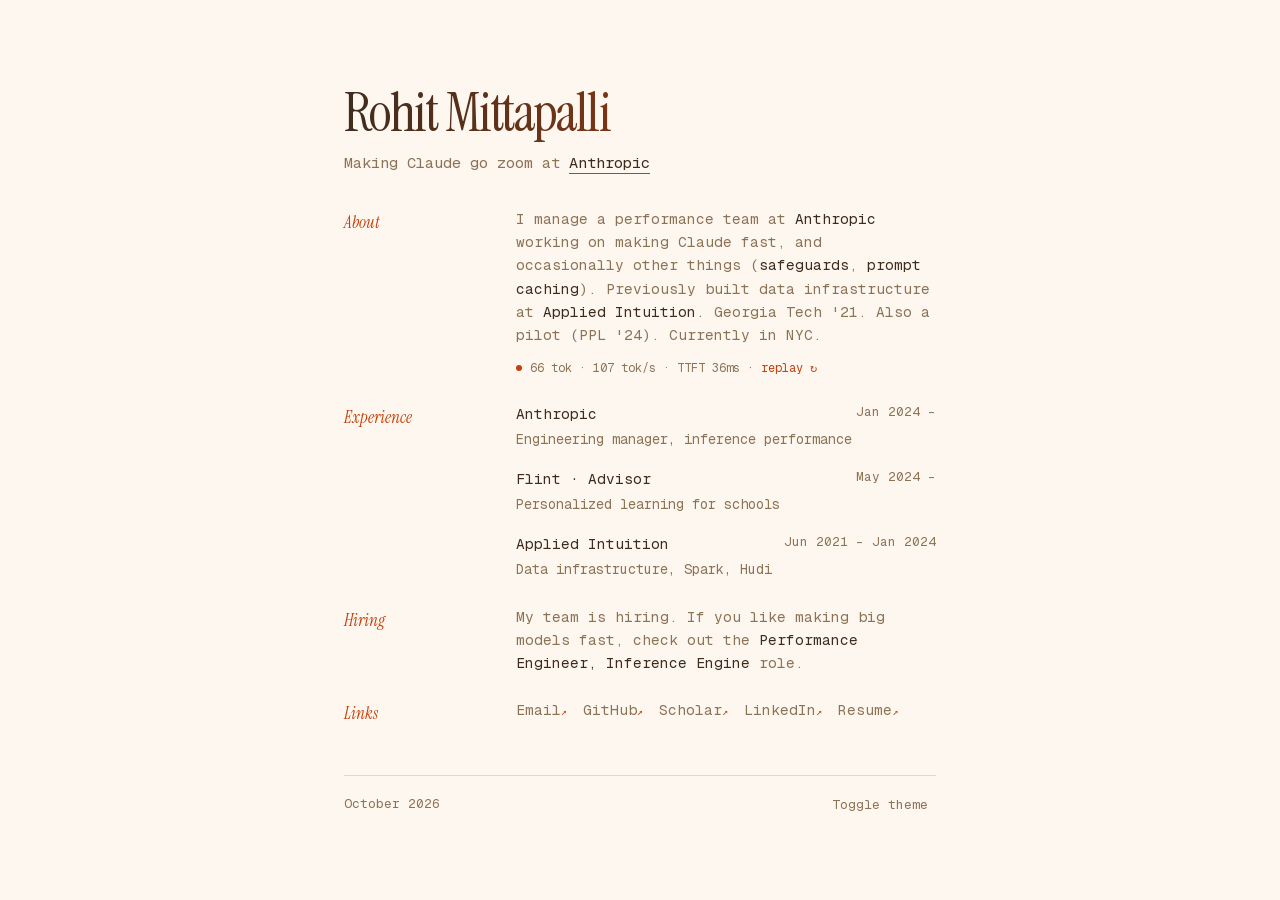
==== commit abcb112e: "simplify about: manage a performance team Co-Authored-By: Claude Opus 5.5 <noreply@anthropic.com> Cl" ====
--- a/index.html
+++ b/index.html
@@ -4,7 +4,7 @@
     <meta charset="UTF-8">
     <meta name="viewport" content="width=device-width, initial-scale=1.0">
     <title>Rohit Mittapalli</title>
-    <meta name="description" content="Rohit Mittapalli, engineering manager for inference performance at Anthropic, making Claude fast. Previously data infrastructure at Applied Intuition. Georgia Tech '21.">
+    <meta name="description" content="Rohit Mittapalli manages a performance team at Anthropic, working on making Claude fast. Previously data infrastructure at Applied Intuition. Georgia Tech '21.">
     <meta name="author" content="Rohit Mittapalli">
     <meta name="theme-color" content="#fef7f0" media="(prefers-color-scheme: light)">
     <meta name="theme-color" content="#1a1410" media="(prefers-color-scheme: dark)">
@@ -13,12 +13,12 @@
 
     <meta property="og:type" content="website">
     <meta property="og:title" content="Rohit Mittapalli">
-    <meta property="og:description" content="Engineering manager for inference performance at Anthropic, making Claude fast.">
+    <meta property="og:description" content="Managing a performance team at Anthropic, working on making Claude fast.">
     <meta property="og:url" content="https://rohitmittapalli.com/">
     <meta property="og:image" content="https://rohitmittapalli.com/rohit.jpeg">
     <meta name="twitter:card" content="summary">
     <meta name="twitter:title" content="Rohit Mittapalli">
-    <meta name="twitter:description" content="Engineering manager for inference performance at Anthropic, making Claude fast.">
+    <meta name="twitter:description" content="Managing a performance team at Anthropic, working on making Claude fast.">
     <meta name="twitter:image" content="https://rohitmittapalli.com/rohit.jpeg">
 
     <link rel="preload" href="fonts/geist-mono-latin.woff2" as="font" type="font/woff2" crossorigin>
@@ -509,7 +509,7 @@
             <div class="row">
                 <div class="row-label">About</div>
                 <div class="row-content">
-                    <p id="bio">I lead the inference performance team at <a href="https://www.anthropic.com" target="_blank" rel="noopener">Anthropic</a>. We make Claude fast. Before managing, I spent a couple of years as an engineer on inference, mostly on performance but also occasionally other things (<a href="https://www-cdn.anthropic.com/dc4cb293c77da3ca5e3398bdeef75ee17b42b73f.pdf" target="_blank" rel="noopener">safeguards</a>, <a href="https://www.anthropic.com/news/prompt-caching" target="_blank" rel="noopener">prompt caching</a>). Previously built data infrastructure at <a href="https://www.appliedintuition.com" target="_blank" rel="noopener">Applied Intuition</a>. Georgia Tech '21. Also a pilot (PPL '24). Currently in NYC.</p>
+                    <p id="bio">I manage a performance team at <a href="https://www.anthropic.com" target="_blank" rel="noopener">Anthropic</a> working on making Claude fast, and occasionally other things (<a href="https://www-cdn.anthropic.com/dc4cb293c77da3ca5e3398bdeef75ee17b42b73f.pdf" target="_blank" rel="noopener">safeguards</a>, <a href="https://www.anthropic.com/news/prompt-caching" target="_blank" rel="noopener">prompt caching</a>). Previously built data infrastructure at <a href="https://www.appliedintuition.com" target="_blank" rel="noopener">Applied Intuition</a>. Georgia Tech '21. Also a pilot (PPL '24). Currently in NYC.</p>
                     <button class="meter" id="meter" type="button" aria-label="Replay bio generation" hidden>
                         <span class="meter-dot" aria-hidden="true"></span>
                         <span class="meter-text" id="meter-text"></span>
